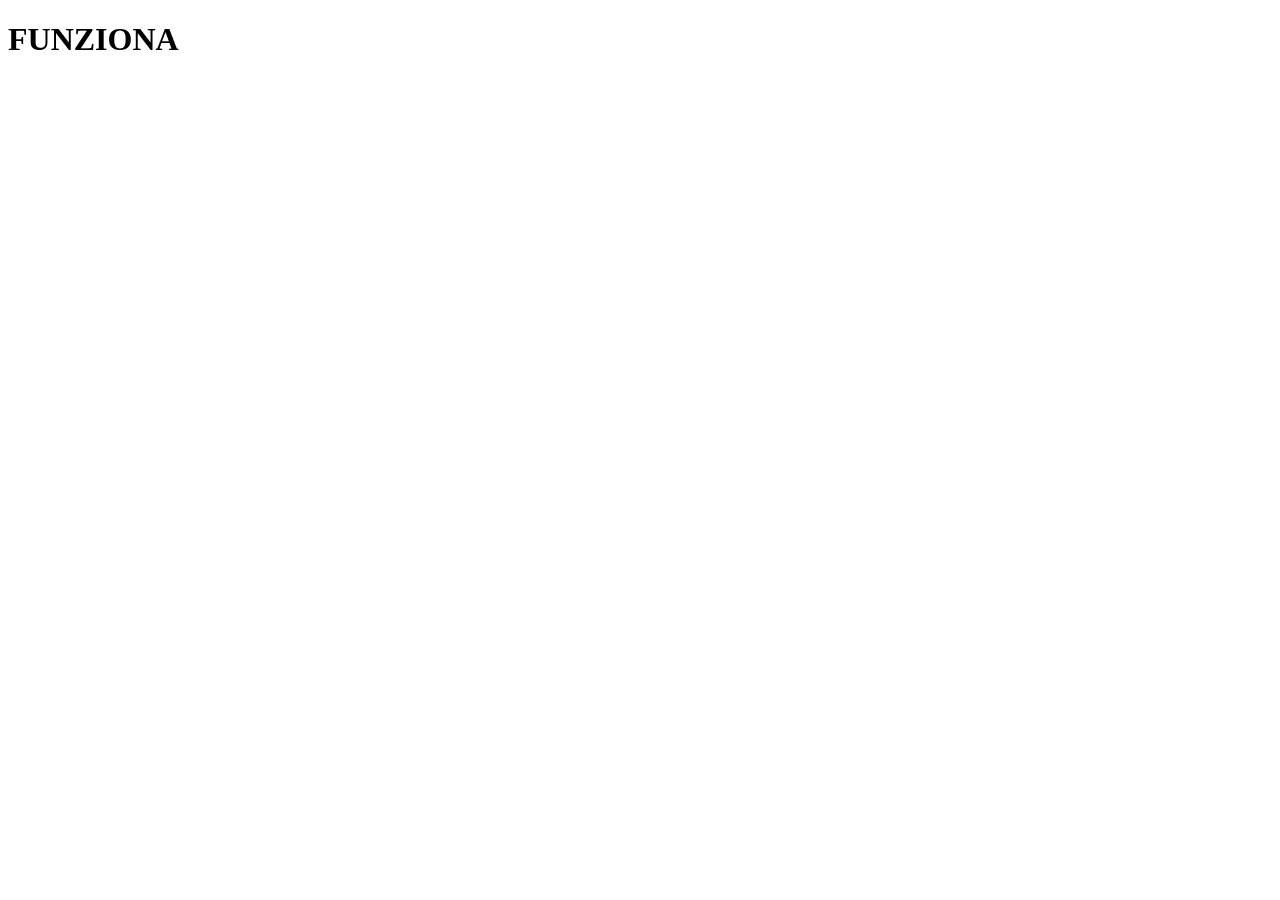
==== index.html @ 3d92dd4c "fix1.3" ====
<!DOCTYPE html>
<html lang="it">

<head>

    <meta charset="UTF-8">
    <meta name="viewport" content="width=device-width, initial-scale=1.0">

    <title>TV Party Games</title>

    <link rel="stylesheet" href="style.css">

</head>

<body>

    <h1>FUNZIONA</h1>

    <script src="app.js"></script>

</body>

</html>
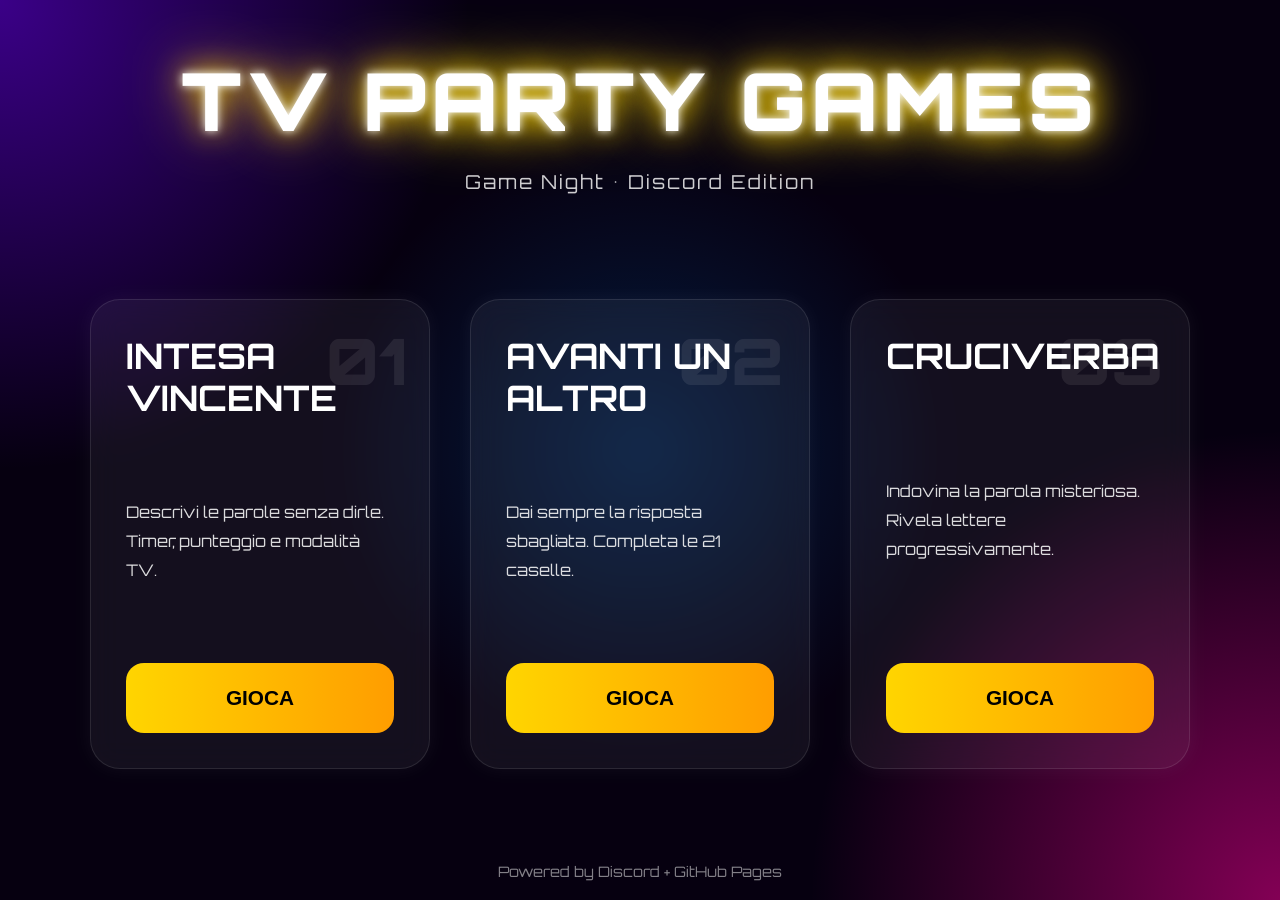
==== commit b3955deb: "fix1.4" ====
--- a/index.html
+++ b/index.html
@@ -10,11 +10,106 @@
 
     <link rel="stylesheet" href="style.css">
 
+    <!-- FONT -->
+    <link rel="preconnect" href="https://fonts.googleapis.com">
+
+    <link href="https://fonts.googleapis.com/css2?family=Orbitron:wght@400;700;900&display=swap" rel="stylesheet">
+
 </head>
 
 <body>
 
-    <h1>FUNZIONA</h1>
+    <!-- BACKGROUND -->
+    <div class="background"></div>
+
+    <!-- HEADER -->
+    <header>
+
+        <h1>TV PARTY GAMES</h1>
+
+        <p class="subtitle">
+            Game Night • Discord Edition
+        </p>
+
+    </header>
+
+    <!-- MAIN -->
+    <main>
+
+        <div class="games-container">
+
+            <!-- GIOCO 1 -->
+            <div class="game-card">
+
+                <div class="game-number">
+                    01
+                </div>
+
+                <h2>INTESA VINCENTE</h2>
+
+                <p>
+                    Descrivi le parole senza dirle.
+                    Timer, punteggio e modalità TV.
+                </p>
+
+                <button onclick="openGame('games/intesa-vincente/index.html')">
+                    GIOCA
+                </button>
+
+            </div>
+
+            <!-- GIOCO 2 -->
+            <div class="game-card red">
+
+                <div class="game-number">
+                    02
+                </div>
+
+                <h2>AVANTI UN ALTRO</h2>
+
+                <p>
+                    Dai sempre la risposta sbagliata.
+                    Completa le 21 caselle.
+                </p>
+
+                <button onclick="openGame('games/avanti-un-altro/index.html')">
+                    GIOCA
+                </button>
+
+            </div>
+
+            <!-- GIOCO 3 -->
+            <div class="game-card blue">
+
+                <div class="game-number">
+                    03
+                </div>
+
+                <h2>CRUCIVERBA</h2>
+
+                <p>
+                    Indovina la parola misteriosa.
+                    Rivela lettere progressivamente.
+                </p>
+
+                <button onclick="openGame('games/cruciverba/index.html')">
+                    GIOCA
+                </button>
+
+            </div>
+
+        </div>
+
+    </main>
+
+    <!-- FOOTER -->
+    <footer>
+
+        <p>
+            Powered by Discord + GitHub Pages
+        </p>
+
+    </footer>
 
     <script src="app.js"></script>
 
--- a/style.css
+++ b/style.css
@@ -0,0 +1,281 @@
+/* RESET */
+
+* {
+    margin: 0;
+    padding: 0;
+    box-sizing: border-box;
+}
+
+/* BODY */
+
+body {
+
+    width: 100%;
+    height: 100vh;
+
+    overflow: hidden;
+
+    font-family: 'Orbitron', sans-serif;
+
+    background: #060010;
+
+    color: white;
+}
+
+/* BACKGROUND */
+
+.background {
+
+    position: fixed;
+
+    width: 100%;
+    height: 100%;
+
+    z-index: -1;
+
+    background:
+        radial-gradient(circle at top left,
+            rgba(111, 0, 255, 0.5),
+            transparent 30%),
+
+        radial-gradient(circle at bottom right,
+            rgba(255, 0, 153, 0.5),
+            transparent 30%),
+
+        radial-gradient(circle at center,
+            rgba(0, 140, 255, 0.2),
+            transparent 40%),
+
+        #060010;
+}
+
+/* HEADER */
+
+header {
+
+    width: 100%;
+
+    text-align: center;
+
+    padding-top: 50px;
+}
+
+header h1 {
+
+    font-size: 5rem;
+
+    font-weight: 900;
+
+    letter-spacing: 5px;
+
+    color: white;
+
+    text-shadow:
+        0 0 10px #ffffff,
+        0 0 30px #ffd500,
+        0 0 60px #ffd500;
+}
+
+.subtitle {
+
+    margin-top: 20px;
+
+    font-size: 1.2rem;
+
+    opacity: 0.8;
+
+    letter-spacing: 2px;
+}
+
+/* MAIN */
+
+main {
+
+    width: 100%;
+    height: calc(100vh - 220px);
+
+    display: flex;
+    justify-content: center;
+    align-items: center;
+}
+
+/* CONTAINER */
+
+.games-container {
+
+    display: flex;
+
+    gap: 40px;
+}
+
+/* CARD */
+
+.game-card {
+
+    width: 340px;
+    height: 470px;
+
+    padding: 35px;
+
+    border-radius: 30px;
+
+    background: rgba(255,255,255,0.06);
+
+    border: 1px solid rgba(255,255,255,0.1);
+
+    backdrop-filter: blur(15px);
+
+    display: flex;
+    flex-direction: column;
+    justify-content: space-between;
+
+    transition: 0.4s;
+
+    box-shadow:
+        0 0 20px rgba(255,255,255,0.05);
+
+    position: relative;
+}
+
+/* HOVER */
+
+.game-card:hover {
+
+    transform:
+        scale(1.05)
+        translateY(-10px);
+
+    box-shadow:
+        0 0 20px #ffd500,
+        0 0 40px #ffd500,
+        0 0 80px rgba(255,213,0,0.6);
+}
+
+/* NUMERO */
+
+.game-number {
+
+    position: absolute;
+
+    top: 20px;
+    right: 25px;
+
+    font-size: 4rem;
+
+    font-weight: 900;
+
+    opacity: 0.08;
+}
+
+/* TITOLI */
+
+.game-card h2 {
+
+    font-size: 2.2rem;
+
+    line-height: 1.2;
+}
+
+/* TESTO */
+
+.game-card p {
+
+    font-size: 1rem;
+
+    line-height: 1.8;
+
+    opacity: 0.85;
+}
+
+/* BUTTON */
+
+button {
+
+    width: 100%;
+    height: 70px;
+
+    border: none;
+    border-radius: 18px;
+
+    font-size: 1.3rem;
+    font-weight: bold;
+
+    cursor: pointer;
+
+    transition: 0.3s;
+
+    background: linear-gradient(
+        90deg,
+        #ffd500,
+        #ff9d00
+    );
+
+    color: black;
+}
+
+/* BUTTON HOVER */
+
+button:hover {
+
+    transform: scale(1.03);
+
+    box-shadow:
+        0 0 20px #ffd500;
+}
+
+/* COLORI DIVERSI */
+
+.red:hover {
+
+    box-shadow:
+        0 0 20px red,
+        0 0 40px red,
+        0 0 80px rgba(255,0,0,0.5);
+}
+
+.blue:hover {
+
+    box-shadow:
+        0 0 20px #00aeff,
+        0 0 40px #00aeff,
+        0 0 80px rgba(0,174,255,0.5);
+}
+
+/* FOOTER */
+
+footer {
+
+    position: absolute;
+
+    bottom: 20px;
+
+    width: 100%;
+
+    text-align: center;
+
+    opacity: 0.5;
+
+    font-size: 0.9rem;
+}
+
+/* RESPONSIVE */
+
+@media(max-width: 1200px) {
+
+    body {
+        overflow-y: auto;
+    }
+
+    .games-container {
+
+        flex-direction: column;
+
+        margin-top: 50px;
+        margin-bottom: 50px;
+    }
+
+    main {
+        height: auto;
+    }
+
+}
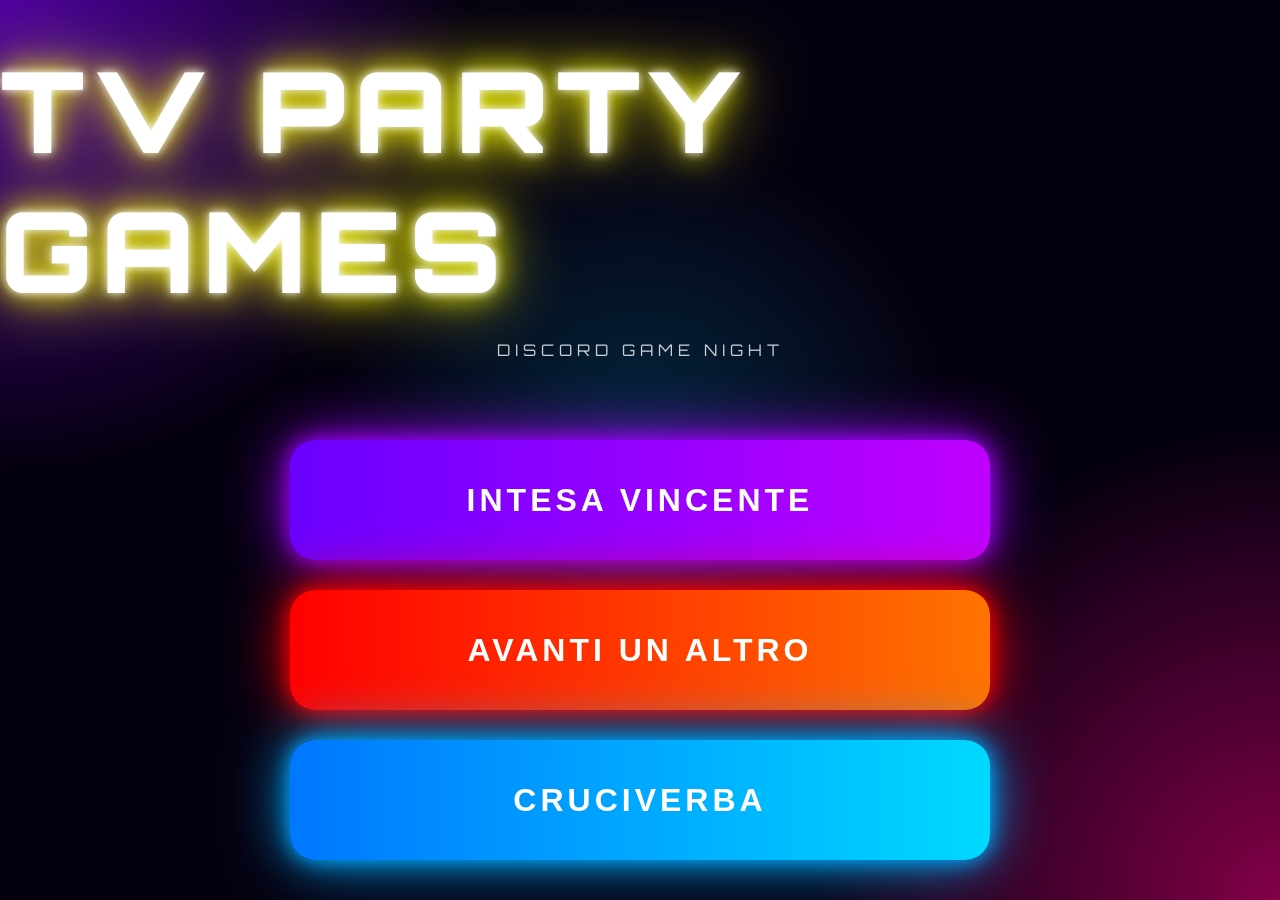
==== commit e612c607: "fix1.5" ====
--- a/index.html
+++ b/index.html
@@ -1,118 +1,38 @@
 <!DOCTYPE html>
 <html lang="it">
-
 <head>
-
-    <meta charset="UTF-8">
-    <meta name="viewport" content="width=device-width, initial-scale=1.0">
-
-    <title>TV Party Games</title>
-
-    <link rel="stylesheet" href="style.css">
-
-    <!-- FONT -->
-    <link rel="preconnect" href="https://fonts.googleapis.com">
-
-    <link href="https://fonts.googleapis.com/css2?family=Orbitron:wght@400;700;900&display=swap" rel="stylesheet">
-
+<meta charset="UTF-8">
+<meta name="viewport" content="width=device-width, initial-scale=1.0">
+<title>TV Party Games</title>
+<link rel="stylesheet" href="style.css">
+<link href="https://fonts.googleapis.com/css2?family=Orbitron:wght@400;700;900&display=swap" rel="stylesheet">
 </head>
-
 <body>
 
-    <!-- BACKGROUND -->
-    <div class="background"></div>
+<div class="background"></div>
 
-    <!-- HEADER -->
-    <header>
+<div class="container">
 
-        <h1>TV PARTY GAMES</h1>
+<h1>TV PARTY GAMES</h1>
+<p class="subtitle">DISCORD GAME NIGHT</p>
 
-        <p class="subtitle">
-            Game Night • Discord Edition
-        </p>
+<div class="games">
 
-    </header>
+<button class="game-button purple" onclick="openGame('games/intesa-vincente/index.html')">
+INTESA VINCENTE
+</button>
 
-    <!-- MAIN -->
-    <main>
+<button class="game-button red" onclick="openGame('games/avanti-un-altro/index.html')">
+AVANTI UN ALTRO
+</button>
 
-        <div class="games-container">
+<button class="game-button blue" onclick="openGame('games/cruciverba/index.html')">
+CRUCIVERBA
+</button>
 
-            <!-- GIOCO 1 -->
-            <div class="game-card">
+</div>
+</div>
 
-                <div class="game-number">
-                    01
-                </div>
-
-                <h2>INTESA VINCENTE</h2>
-
-                <p>
-                    Descrivi le parole senza dirle.
-                    Timer, punteggio e modalità TV.
-                </p>
-
-                <button onclick="openGame('games/intesa-vincente/index.html')">
-                    GIOCA
-                </button>
-
-            </div>
-
-            <!-- GIOCO 2 -->
-            <div class="game-card red">
-
-                <div class="game-number">
-                    02
-                </div>
-
-                <h2>AVANTI UN ALTRO</h2>
-
-                <p>
-                    Dai sempre la risposta sbagliata.
-                    Completa le 21 caselle.
-                </p>
-
-                <button onclick="openGame('games/avanti-un-altro/index.html')">
-                    GIOCA
-                </button>
-
-            </div>
-
-            <!-- GIOCO 3 -->
-            <div class="game-card blue">
-
-                <div class="game-number">
-                    03
-                </div>
-
-                <h2>CRUCIVERBA</h2>
-
-                <p>
-                    Indovina la parola misteriosa.
-                    Rivela lettere progressivamente.
-                </p>
-
-                <button onclick="openGame('games/cruciverba/index.html')">
-                    GIOCA
-                </button>
-
-            </div>
-
-        </div>
-
-    </main>
-
-    <!-- FOOTER -->
-    <footer>
-
-        <p>
-            Powered by Discord + GitHub Pages
-        </p>
-
-    </footer>
-
-    <script src="app.js"></script>
-
+<script src="app.js"></script>
 </body>
-
-</html>+</html>
--- a/style.css
+++ b/style.css
@@ -1,281 +1,92 @@
-/* RESET */
-
-* {
-    margin: 0;
-    padding: 0;
-    box-sizing: border-box;
+*{
+margin:0;
+padding:0;
+box-sizing:border-box;
 }
 
-/* BODY */
-
-body {
-
-    width: 100%;
-    height: 100vh;
-
-    overflow: hidden;
-
-    font-family: 'Orbitron', sans-serif;
-
-    background: #060010;
-
-    color: white;
+body{
+font-family:'Orbitron',sans-serif;
+background:black;
+overflow:hidden;
+color:white;
 }
 
-/* BACKGROUND */
-
-.background {
-
-    position: fixed;
-
-    width: 100%;
-    height: 100%;
-
-    z-index: -1;
-
-    background:
-        radial-gradient(circle at top left,
-            rgba(111, 0, 255, 0.5),
-            transparent 30%),
-
-        radial-gradient(circle at bottom right,
-            rgba(255, 0, 153, 0.5),
-            transparent 30%),
-
-        radial-gradient(circle at center,
-            rgba(0, 140, 255, 0.2),
-            transparent 40%),
-
-        #060010;
+.background{
+position:fixed;
+width:100%;
+height:100%;
+background:
+radial-gradient(circle at top left, rgba(128,0,255,0.6), transparent 30%),
+radial-gradient(circle at bottom right, rgba(255,0,128,0.5), transparent 30%),
+radial-gradient(circle at center, rgba(0,200,255,0.2), transparent 40%),
+#050010;
+z-index:-1;
+animation:pulse 6s infinite alternate;
 }
 
-/* HEADER */
-
-header {
-
-    width: 100%;
-
-    text-align: center;
-
-    padding-top: 50px;
+@keyframes pulse{
+from{transform:scale(1);}
+to{transform:scale(1.05);}
 }
 
-header h1 {
-
-    font-size: 5rem;
-
-    font-weight: 900;
-
-    letter-spacing: 5px;
-
-    color: white;
-
-    text-shadow:
-        0 0 10px #ffffff,
-        0 0 30px #ffd500,
-        0 0 60px #ffd500;
+.container{
+width:100%;
+height:100vh;
+display:flex;
+flex-direction:column;
+justify-content:center;
+align-items:center;
 }
 
-.subtitle {
-
-    margin-top: 20px;
-
-    font-size: 1.2rem;
-
-    opacity: 0.8;
-
-    letter-spacing: 2px;
+h1{
+font-size:7rem;
+font-weight:900;
+letter-spacing:8px;
+text-shadow:0 0 10px white,0 0 30px yellow,0 0 70px yellow;
 }
 
-/* MAIN */
-
-main {
-
-    width: 100%;
-    height: calc(100vh - 220px);
-
-    display: flex;
-    justify-content: center;
-    align-items: center;
+.subtitle{
+margin-top:20px;
+margin-bottom:80px;
+letter-spacing:5px;
+opacity:0.8;
 }
 
-/* CONTAINER */
-
-.games-container {
-
-    display: flex;
-
-    gap: 40px;
+.games{
+display:flex;
+flex-direction:column;
+gap:30px;
 }
 
-/* CARD */
-
-.game-card {
-
-    width: 340px;
-    height: 470px;
-
-    padding: 35px;
-
-    border-radius: 30px;
-
-    background: rgba(255,255,255,0.06);
-
-    border: 1px solid rgba(255,255,255,0.1);
-
-    backdrop-filter: blur(15px);
-
-    display: flex;
-    flex-direction: column;
-    justify-content: space-between;
-
-    transition: 0.4s;
-
-    box-shadow:
-        0 0 20px rgba(255,255,255,0.05);
-
-    position: relative;
+.game-button{
+width:700px;
+height:120px;
+border:none;
+border-radius:25px;
+font-size:2rem;
+font-weight:bold;
+color:white;
+cursor:pointer;
+transition:0.3s;
+letter-spacing:4px;
 }
 
-/* HOVER */
-
-.game-card:hover {
-
-    transform:
-        scale(1.05)
-        translateY(-10px);
-
-    box-shadow:
-        0 0 20px #ffd500,
-        0 0 40px #ffd500,
-        0 0 80px rgba(255,213,0,0.6);
+.purple{
+background:linear-gradient(90deg,#6a00ff,#c000ff);
+box-shadow:0 0 20px #a200ff,0 0 60px #a200ff;
 }
 
-/* NUMERO */
-
-.game-number {
-
-    position: absolute;
-
-    top: 20px;
-    right: 25px;
-
-    font-size: 4rem;
-
-    font-weight: 900;
-
-    opacity: 0.08;
+.red{
+background:linear-gradient(90deg,#ff0000,#ff7300);
+box-shadow:0 0 20px red,0 0 60px red;
 }
 
-/* TITOLI */
-
-.game-card h2 {
-
-    font-size: 2.2rem;
-
-    line-height: 1.2;
+.blue{
+background:linear-gradient(90deg,#0077ff,#00d9ff);
+box-shadow:0 0 20px #00aaff,0 0 60px #00aaff;
 }
 
-/* TESTO */
-
-.game-card p {
-
-    font-size: 1rem;
-
-    line-height: 1.8;
-
-    opacity: 0.85;
+.game-button:hover{
+transform:scale(1.05);
+filter:brightness(1.2);
 }
-
-/* BUTTON */
-
-button {
-
-    width: 100%;
-    height: 70px;
-
-    border: none;
-    border-radius: 18px;
-
-    font-size: 1.3rem;
-    font-weight: bold;
-
-    cursor: pointer;
-
-    transition: 0.3s;
-
-    background: linear-gradient(
-        90deg,
-        #ffd500,
-        #ff9d00
-    );
-
-    color: black;
-}
-
-/* BUTTON HOVER */
-
-button:hover {
-
-    transform: scale(1.03);
-
-    box-shadow:
-        0 0 20px #ffd500;
-}
-
-/* COLORI DIVERSI */
-
-.red:hover {
-
-    box-shadow:
-        0 0 20px red,
-        0 0 40px red,
-        0 0 80px rgba(255,0,0,0.5);
-}
-
-.blue:hover {
-
-    box-shadow:
-        0 0 20px #00aeff,
-        0 0 40px #00aeff,
-        0 0 80px rgba(0,174,255,0.5);
-}
-
-/* FOOTER */
-
-footer {
-
-    position: absolute;
-
-    bottom: 20px;
-
-    width: 100%;
-
-    text-align: center;
-
-    opacity: 0.5;
-
-    font-size: 0.9rem;
-}
-
-/* RESPONSIVE */
-
-@media(max-width: 1200px) {
-
-    body {
-        overflow-y: auto;
-    }
-
-    .games-container {
-
-        flex-direction: column;
-
-        margin-top: 50px;
-        margin-bottom: 50px;
-    }
-
-    main {
-        height: auto;
-    }
-
-}
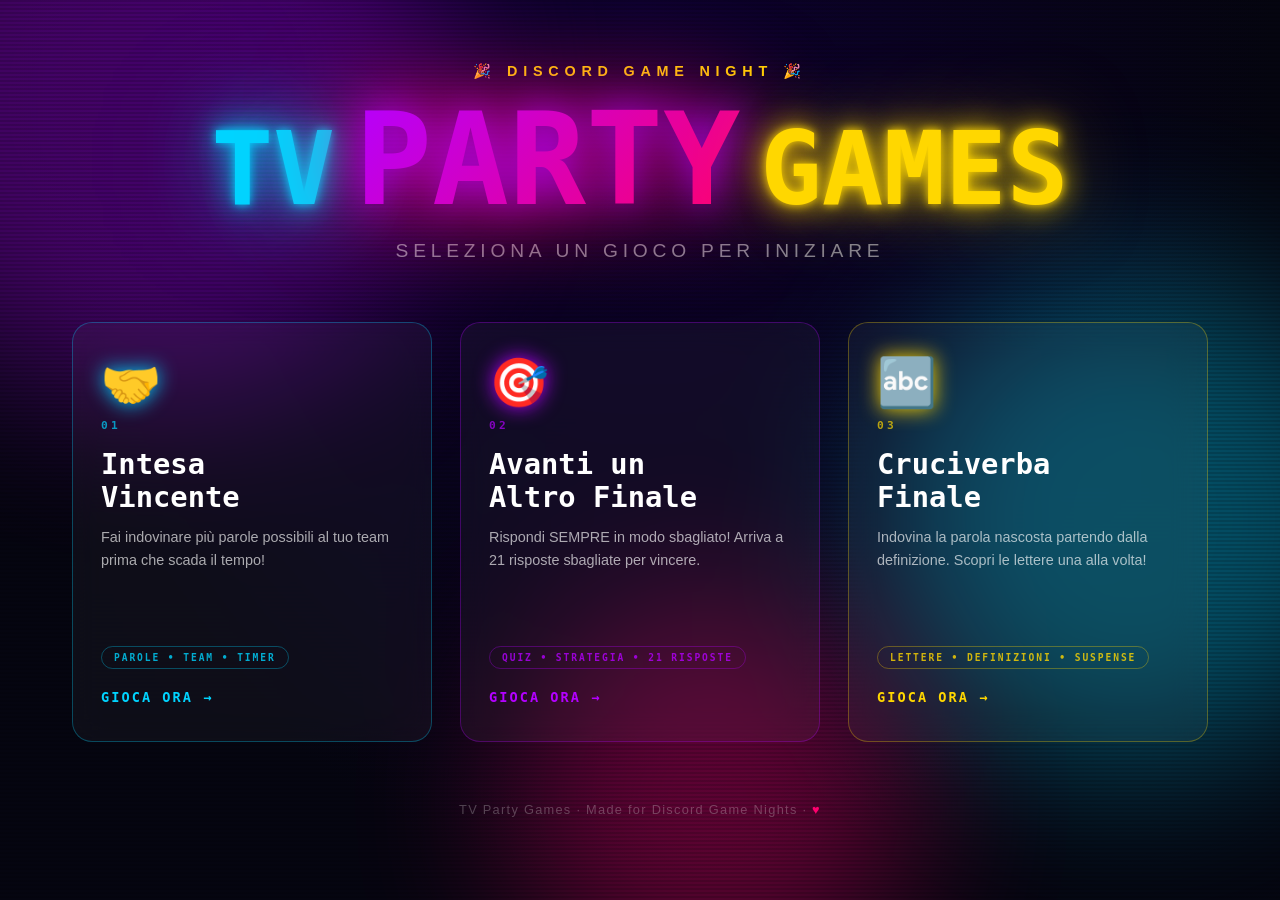
==== commit f1495d0c: "fix1.7.claude" ====
--- a/index.html
+++ b/index.html
@@ -1,38 +1,69 @@
 <!DOCTYPE html>
-<html lang="it">
+<html lang="en">
 <head>
-<meta charset="UTF-8">
-<meta name="viewport" content="width=device-width, initial-scale=1.0">
-<title>TV Party Games</title>
-<link rel="stylesheet" href="style.css">
-<link href="https://fonts.googleapis.com/css2?family=Orbitron:wght@400;700;900&display=swap" rel="stylesheet">
+  <meta charset="UTF-8" />
+  <meta name="viewport" content="width=device-width, initial-scale=1.0" />
+  <title>TV Party Games</title>
+  <link rel="stylesheet" href="style.css" />
 </head>
 <body>
-
-<div class="background"></div>
-
-<div class="container">
-
-<h1>TV PARTY GAMES</h1>
-<p class="subtitle">DISCORD GAME NIGHT</p>
-
-<div class="games">
-
-<button class="game-button purple" onclick="openGame('games/intesa-vincente/index.html')">
-INTESA VINCENTE
-</button>
-
-<button class="game-button red" onclick="openGame('games/avanti-un-altro/index.html')">
-AVANTI UN ALTRO
-</button>
-
-<button class="game-button blue" onclick="openGame('games/cruciverba/index.html')">
-CRUCIVERBA
-</button>
-
-</div>
-</div>
-
-<script src="app.js"></script>
+  <div class="bg-animated">
+    <div class="bg-orb orb-1"></div>
+    <div class="bg-orb orb-2"></div>
+    <div class="bg-orb orb-3"></div>
+    <div class="scanlines"></div>
+  </div>
+  <main class="homepage">
+    <header class="hero">
+      <div class="title-wrapper">
+        <p class="subtitle-top">🎉 DISCORD GAME NIGHT 🎉</p>
+        <h1 class="main-title">
+          <span class="title-tv">TV</span>
+          <span class="title-party">PARTY</span>
+          <span class="title-games">GAMES</span>
+        </h1>
+        <p class="subtitle-bottom">Seleziona un gioco per iniziare</p>
+      </div>
+    </header>
+    <nav class="game-grid">
+      <a href="games/intesa-vincente/index.html" class="game-card card-intesa">
+        <div class="card-glow"></div>
+        <div class="card-inner">
+          <div class="card-icon">🤝</div>
+          <div class="card-number">01</div>
+          <h2 class="card-title">Intesa<br>Vincente</h2>
+          <p class="card-desc">Fai indovinare più parole possibili al tuo team prima che scada il tempo!</p>
+          <div class="card-tag">PAROLE • TEAM • TIMER</div>
+          <div class="card-cta">GIOCA ORA →</div>
+        </div>
+      </a>
+      <a href="games/avanti-un-altro/index.html" class="game-card card-avanti">
+        <div class="card-glow"></div>
+        <div class="card-inner">
+          <div class="card-icon">🎯</div>
+          <div class="card-number">02</div>
+          <h2 class="card-title">Avanti un<br>Altro Finale</h2>
+          <p class="card-desc">Rispondi SEMPRE in modo sbagliato! Arriva a 21 risposte sbagliate per vincere.</p>
+          <div class="card-tag">QUIZ • STRATEGIA • 21 RISPOSTE</div>
+          <div class="card-cta">GIOCA ORA →</div>
+        </div>
+      </a>
+      <a href="games/cruciverba/index.html" class="game-card card-cruciverba">
+        <div class="card-glow"></div>
+        <div class="card-inner">
+          <div class="card-icon">🔤</div>
+          <div class="card-number">03</div>
+          <h2 class="card-title">Cruciverba<br>Finale</h2>
+          <p class="card-desc">Indovina la parola nascosta partendo dalla definizione. Scopri le lettere una alla volta!</p>
+          <div class="card-tag">LETTERE • DEFINIZIONI • SUSPENSE</div>
+          <div class="card-cta">GIOCA ORA →</div>
+        </div>
+      </a>
+    </nav>
+    <footer class="footer">
+      <p>TV Party Games · Made for Discord Game Nights · <span class="footer-heart">♥</span></p>
+    </footer>
+  </main>
+  <script src="app.js"></script>
 </body>
-</html>
+</html>
--- a/style.css
+++ b/style.css
@@ -1,92 +1,343 @@
-*{
-margin:0;
-padding:0;
-box-sizing:border-box;
-}
-
-body{
-font-family:'Orbitron',sans-serif;
-background:black;
-overflow:hidden;
-color:white;
-}
-
-.background{
-position:fixed;
-width:100%;
-height:100%;
-background:
-radial-gradient(circle at top left, rgba(128,0,255,0.6), transparent 30%),
-radial-gradient(circle at bottom right, rgba(255,0,128,0.5), transparent 30%),
-radial-gradient(circle at center, rgba(0,200,255,0.2), transparent 40%),
-#050010;
-z-index:-1;
-animation:pulse 6s infinite alternate;
-}
-
-@keyframes pulse{
-from{transform:scale(1);}
-to{transform:scale(1.05);}
-}
-
-.container{
-width:100%;
-height:100vh;
-display:flex;
-flex-direction:column;
-justify-content:center;
-align-items:center;
-}
-
-h1{
-font-size:7rem;
-font-weight:900;
-letter-spacing:8px;
-text-shadow:0 0 10px white,0 0 30px yellow,0 0 70px yellow;
-}
-
-.subtitle{
-margin-top:20px;
-margin-bottom:80px;
-letter-spacing:5px;
-opacity:0.8;
-}
-
-.games{
-display:flex;
-flex-direction:column;
-gap:30px;
-}
-
-.game-button{
-width:700px;
-height:120px;
-border:none;
-border-radius:25px;
-font-size:2rem;
-font-weight:bold;
-color:white;
-cursor:pointer;
-transition:0.3s;
-letter-spacing:4px;
-}
-
-.purple{
-background:linear-gradient(90deg,#6a00ff,#c000ff);
-box-shadow:0 0 20px #a200ff,0 0 60px #a200ff;
-}
-
-.red{
-background:linear-gradient(90deg,#ff0000,#ff7300);
-box-shadow:0 0 20px red,0 0 60px red;
-}
-
-.blue{
-background:linear-gradient(90deg,#0077ff,#00d9ff);
-box-shadow:0 0 20px #00aaff,0 0 60px #00aaff;
-}
-
-.game-button:hover{
-transform:scale(1.05);
-filter:brightness(1.2);
-}
+/* ============================================================
+   TV PARTY GAMES — HOMEPAGE STYLES
+   ============================================================ */
+@import url('[fonts.googleapis.com](https://fonts.googleapis.com/css2?family=Orbitron:wght@400;700;900&family=Exo+2:wght@300;400;600;700&display=swap)');
+/* --- Reset & Base --- */
+*, *::before, *::after {
+  box-sizing: border-box;
+  margin: 0;
+  padding: 0;
+}
+:root {
+  --neon-blue:    #00d4ff;
+  --neon-purple:  #b400ff;
+  --neon-pink:    #ff006e;
+  --neon-gold:    #ffd700;
+  --neon-green:   #00ff88;
+  --bg-dark:      #050510;
+  --bg-mid:       #0a0a1f;
+  --glass-bg:     rgba(255,255,255,0.04);
+  --glass-border: rgba(255,255,255,0.10);
+  --font-display: 'Orbitron', monospace;
+  --font-body:    'Exo 2', sans-serif;
+}
+html, body {
+  width: 100%;
+  min-height: 100vh;
+  background: var(--bg-dark);
+  color: #fff;
+  font-family: var(--font-body);
+  overflow-x: hidden;
+}
+/* --- Animated Background --- */
+.bg-animated {
+  position: fixed;
+  inset: 0;
+  z-index: 0;
+  pointer-events: none;
+  overflow: hidden;
+  background: radial-gradient(ellipse at 50% 0%, #0d0030 0%, #050510 70%);
+}
+.bg-orb {
+  position: absolute;
+  border-radius: 50%;
+  filter: blur(80px);
+  opacity: 0.35;
+  animation: orbFloat 12s ease-in-out infinite alternate;
+}
+.orb-1 {
+  width: 600px; height: 600px;
+  background: var(--neon-purple);
+  top: -200px; left: -150px;
+  animation-duration: 14s;
+}
+.orb-2 {
+  width: 500px; height: 500px;
+  background: var(--neon-blue);
+  top: 30%; right: -100px;
+  animation-duration: 10s;
+  animation-delay: -5s;
+}
+.orb-3 {
+  width: 400px; height: 400px;
+  background: var(--neon-pink);
+  bottom: -100px; left: 40%;
+  animation-duration: 16s;
+  animation-delay: -3s;
+}
+@keyframes orbFloat {
+  from { transform: translate(0, 0) scale(1); }
+  to   { transform: translate(40px, 30px) scale(1.1); }
+}
+.scanlines {
+  position: absolute;
+  inset: 0;
+  background: repeating-linear-gradient(
+    0deg,
+    transparent,
+    transparent 2px,
+    rgba(0,0,0,0.15) 2px,
+    rgba(0,0,0,0.15) 4px
+  );
+  pointer-events: none;
+}
+/* --- Homepage Layout --- */
+.homepage {
+  position: relative;
+  z-index: 1;
+  min-height: 100vh;
+  display: flex;
+  flex-direction: column;
+  align-items: center;
+  justify-content: center;
+  padding: 40px 20px 60px;
+  gap: 60px;
+}
+/* --- Hero / Title --- */
+.hero {
+  text-align: center;
+}
+.title-wrapper {
+  display: flex;
+  flex-direction: column;
+  align-items: center;
+  gap: 16px;
+}
+.subtitle-top {
+  font-family: var(--font-body);
+  font-size: 0.9rem;
+  font-weight: 600;
+  letter-spacing: 0.4em;
+  color: var(--neon-gold);
+  text-transform: uppercase;
+  animation: pulseOpacity 3s ease-in-out infinite;
+}
+.main-title {
+  display: flex;
+  gap: 20px;
+  align-items: baseline;
+  font-family: var(--font-display);
+  line-height: 1;
+  flex-wrap: wrap;
+  justify-content: center;
+}
+.title-tv {
+  font-size: clamp(3rem, 8vw, 7rem);
+  font-weight: 900;
+  color: var(--neon-blue);
+  text-shadow:
+    0 0 10px var(--neon-blue),
+    0 0 30px var(--neon-blue),
+    0 0 80px var(--neon-blue),
+    0 0 150px rgba(0,212,255,0.4);
+  animation: neonFlicker 6s ease-in-out infinite;
+}
+.title-party {
+  font-size: clamp(3rem, 10vw, 9rem);
+  font-weight: 900;
+  background: linear-gradient(135deg, var(--neon-purple), var(--neon-pink));
+  -webkit-background-clip: text;
+  -webkit-text-fill-color: transparent;
+  background-clip: text;
+  filter: drop-shadow(0 0 20px var(--neon-purple)) drop-shadow(0 0 50px var(--neon-pink));
+  animation: gradientShift 4s ease-in-out infinite alternate;
+}
+.title-games {
+  font-size: clamp(3rem, 8vw, 7rem);
+  font-weight: 900;
+  color: var(--neon-gold);
+  text-shadow:
+    0 0 10px var(--neon-gold),
+    0 0 30px var(--neon-gold),
+    0 0 80px rgba(255,215,0,0.5);
+  animation: neonFlicker 8s ease-in-out infinite reverse;
+}
+.subtitle-bottom {
+  font-family: var(--font-body);
+  font-size: clamp(0.9rem, 2vw, 1.2rem);
+  font-weight: 300;
+  letter-spacing: 0.25em;
+  color: rgba(255,255,255,0.5);
+  text-transform: uppercase;
+}
+/* --- Game Grid --- */
+.game-grid {
+  display: flex;
+  gap: 28px;
+  flex-wrap: wrap;
+  justify-content: center;
+  width: 100%;
+  max-width: 1200px;
+}
+.game-card {
+  position: relative;
+  flex: 1 1 300px;
+  max-width: 360px;
+  min-height: 420px;
+  border-radius: 20px;
+  text-decoration: none;
+  color: #fff;
+  overflow: hidden;
+  background: var(--glass-bg);
+  border: 1px solid var(--glass-border);
+  backdrop-filter: blur(16px);
+  -webkit-backdrop-filter: blur(16px);
+  transition: transform 0.35s cubic-bezier(0.34,1.56,0.64,1),
+              box-shadow 0.35s ease;
+  cursor: pointer;
+}
+.game-card:hover {
+  transform: translateY(-12px) scale(1.02);
+}
+.card-glow {
+  position: absolute;
+  inset: -2px;
+  border-radius: 22px;
+  opacity: 0;
+  transition: opacity 0.35s ease;
+  pointer-events: none;
+}
+.game-card:hover .card-glow {
+  opacity: 1;
+}
+/* Card color themes */
+.card-intesa {
+  border-color: rgba(0,212,255,0.3);
+}
+.card-intesa:hover {
+  box-shadow:
+    0 0 30px rgba(0,212,255,0.4),
+    0 0 80px rgba(0,212,255,0.15),
+    inset 0 0 30px rgba(0,212,255,0.05);
+}
+.card-intesa .card-glow {
+  background: linear-gradient(135deg, rgba(0,212,255,0.15), transparent);
+}
+.card-intesa .card-number,
+.card-intesa .card-cta { color: var(--neon-blue); }
+.card-intesa .card-tag { border-color: rgba(0,212,255,0.4); color: var(--neon-blue); }
+.card-intesa .card-icon { text-shadow: 0 0 20px var(--neon-blue); }
+.card-avanti {
+  border-color: rgba(180,0,255,0.3);
+}
+.card-avanti:hover {
+  box-shadow:
+    0 0 30px rgba(180,0,255,0.4),
+    0 0 80px rgba(180,0,255,0.15),
+    inset 0 0 30px rgba(180,0,255,0.05);
+}
+.card-avanti .card-glow {
+  background: linear-gradient(135deg, rgba(180,0,255,0.15), transparent);
+}
+.card-avanti .card-number,
+.card-avanti .card-cta { color: var(--neon-purple); }
+.card-avanti .card-tag { border-color: rgba(180,0,255,0.4); color: var(--neon-purple); }
+.card-avanti .card-icon { text-shadow: 0 0 20px var(--neon-purple); }
+.card-cruciverba {
+  border-color: rgba(255,215,0,0.3);
+}
+.card-cruciverba:hover {
+  box-shadow:
+    0 0 30px rgba(255,215,0,0.4),
+    0 0 80px rgba(255,215,0,0.15),
+    inset 0 0 30px rgba(255,215,0,0.05);
+}
+.card-cruciverba .card-glow {
+  background: linear-gradient(135deg, rgba(255,215,0,0.15), transparent);
+}
+.card-cruciverba .card-number,
+.card-cruciverba .card-cta { color: var(--neon-gold); }
+.card-cruciverba .card-tag { border-color: rgba(255,215,0,0.4); color: var(--neon-gold); }
+.card-cruciverba .card-icon { text-shadow: 0 0 20px var(--neon-gold); }
+.card-inner {
+  position: relative;
+  z-index: 1;
+  display: flex;
+  flex-direction: column;
+  gap: 12px;
+  padding: 36px 28px;
+  height: 100%;
+}
+.card-icon {
+  font-size: 3rem;
+  line-height: 1;
+}
+.card-number {
+  font-family: var(--font-display);
+  font-size: 0.7rem;
+  font-weight: 700;
+  letter-spacing: 0.3em;
+  opacity: 0.7;
+}
+.card-title {
+  font-family: var(--font-display);
+  font-size: clamp(1.4rem, 3vw, 1.8rem);
+  font-weight: 900;
+  line-height: 1.15;
+  margin-top: 4px;
+}
+.card-desc {
+  font-family: var(--font-body);
+  font-size: 0.9rem;
+  font-weight: 300;
+  line-height: 1.6;
+  color: rgba(255,255,255,0.65);
+  flex: 1;
+}
+.card-tag {
+  display: inline-block;
+  font-family: var(--font-display);
+  font-size: 0.6rem;
+  font-weight: 700;
+  letter-spacing: 0.2em;
+  padding: 5px 12px;
+  border: 1px solid;
+  border-radius: 20px;
+  align-self: flex-start;
+  opacity: 0.8;
+}
+.card-cta {
+  font-family: var(--font-display);
+  font-size: 0.85rem;
+  font-weight: 700;
+  letter-spacing: 0.15em;
+  margin-top: 8px;
+  transition: letter-spacing 0.3s ease;
+}
+.game-card:hover .card-cta {
+  letter-spacing: 0.25em;
+}
+/* --- Footer --- */
+.footer {
+  text-align: center;
+  font-family: var(--font-body);
+  font-size: 0.8rem;
+  color: rgba(255,255,255,0.25);
+  letter-spacing: 0.1em;
+}
+.footer-heart {
+  color: var(--neon-pink);
+  animation: pulseOpacity 2s ease-in-out infinite;
+}
+/* --- Keyframes --- */
+@keyframes neonFlicker {
+  0%, 95%, 100% { opacity: 1; }
+  96% { opacity: 0.85; }
+  97% { opacity: 1; }
+  98% { opacity: 0.9; }
+}
+@keyframes gradientShift {
+  from { filter: drop-shadow(0 0 20px var(--neon-purple)) drop-shadow(0 0 50px var(--neon-pink)); }
+  to   { filter: drop-shadow(0 0 30px var(--neon-pink)) drop-shadow(0 0 60px var(--neon-purple)); }
+}
+@keyframes pulseOpacity {
+  0%, 100% { opacity: 1; }
+  50% { opacity: 0.5; }
+}
+/* --- Responsive --- */
+@media (max-width: 768px) {
+  .homepage { gap: 40px; padding: 30px 16px 50px; }
+  .main-title { gap: 10px; }
+  .game-grid { gap: 20px; }
+  .game-card { min-height: 360px; }
+}
